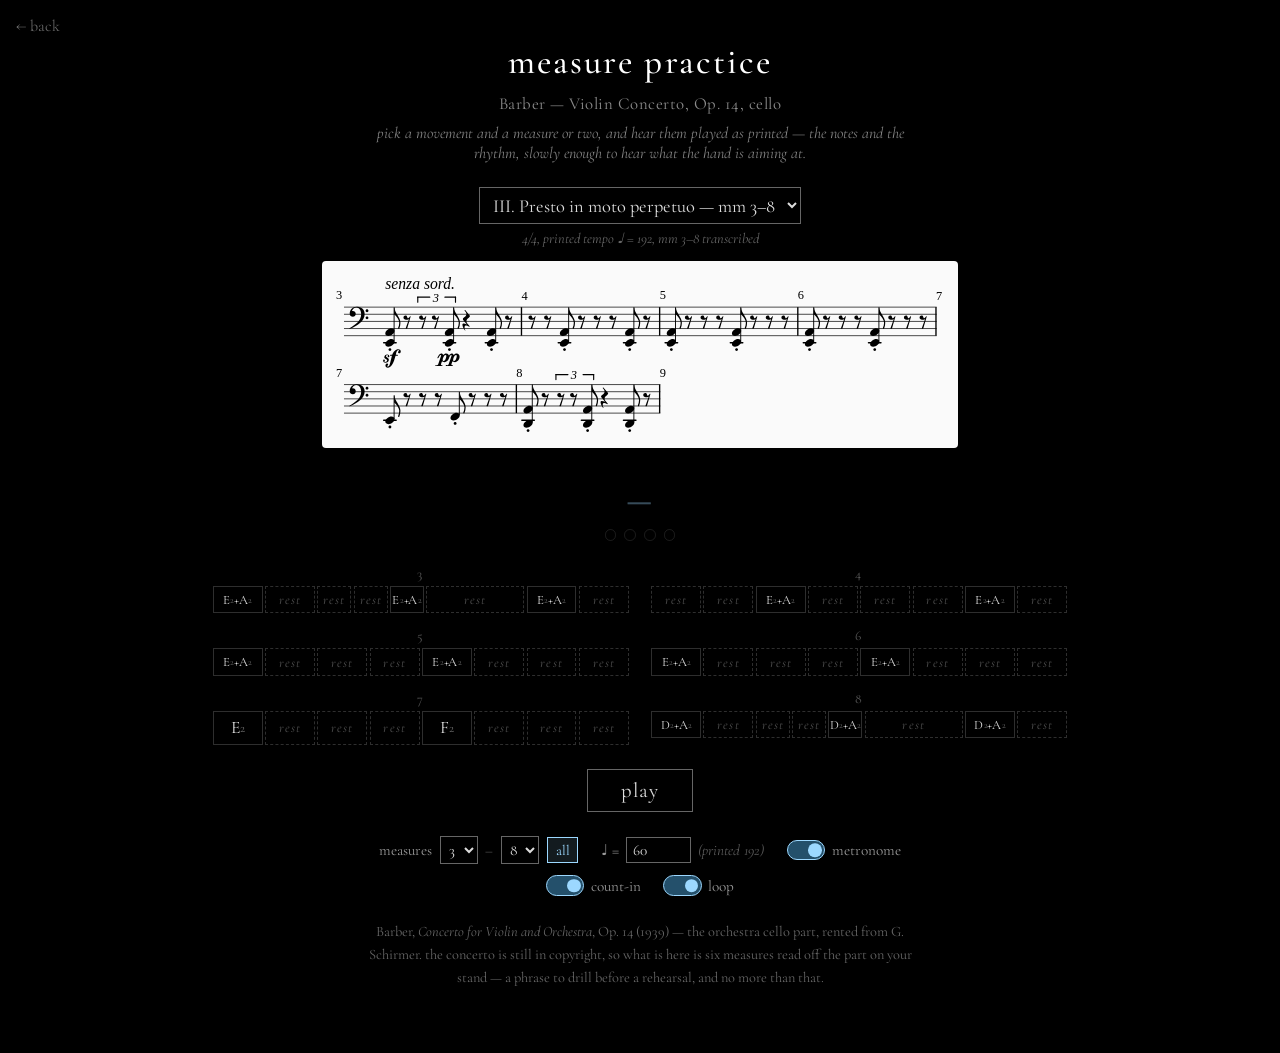
==== barber.html @ a713cf70 "Light up the note being played in the engraving too The strip of chips already showed which note was" ====
<!DOCTYPE html>
<html lang="en">
<head>
  <meta charset="UTF-8" />
  <meta name="viewport" content="width=device-width, initial-scale=1.0" />
  <title>measure practice — barber</title>
  <link rel="preconnect" href="https://fonts.googleapis.com">
  <link rel="preconnect" href="https://fonts.gstatic.com" crossorigin>
  <link href="https://fonts.googleapis.com/css2?family=Cormorant+Garamond:ital,wght@0,300;0,400;0,500;0,600;1,300;1,400&display=swap" rel="stylesheet">
  <style>
    body {
      margin: 0;
      background: #000;
      color: #fff;
      font-family: "Cormorant Garamond", serif;
      min-height: 100vh;
      display: flex;
      flex-direction: column;
      align-items: center;
      gap: 1.5rem;
      padding: 2.5rem 1rem 4rem;
      box-sizing: border-box;
    }
    a { color: #9cd8ff; }
    .back {
      position: fixed;
      top: 1rem;
      left: 1rem;
      font-size: 1rem;
      color: #666;
      text-decoration: none;
    }
    .back:hover { color: #d8d8ff; }

    h1 {
      margin: 0;
      font-size: 2.2rem;
      font-weight: 500;
      letter-spacing: 0.06em;
      text-transform: lowercase;
    }
    .piece-title {
      margin: -0.9rem 0 -0.4rem;
      font-size: 1.05rem;
      letter-spacing: 0.03em;
      color: rgba(255, 255, 255, 0.55);
      text-align: center;
    }
    .hint {
      margin: -0.5rem 0 0;
      font-size: 1rem;
      color: rgba(255, 255, 255, 0.5);
      font-style: italic;
      text-align: center;
      max-width: 34rem;
    }

    /* --- which movement --- */
    .movement-pick {
      display: flex;
      flex-direction: column;
      align-items: center;
      gap: 0.35rem;
      width: min(38rem, 100%);
      margin-bottom: -0.6rem;
    }
    #movement {
      background: #000;
      border: 1px solid #666;
      color: #ddd;
      font-family: inherit;
      font-size: 1.15rem;
      padding: 0.3em 0.5em;
      max-width: 100%;
    }
    #movement:hover { border-color: #9cd8ff; }
    #movement-state {
      margin: 0;
      font-size: 0.9rem;
      font-style: italic;
      color: rgba(255, 255, 255, 0.4);
      text-align: center;
    }

    /* The engraved measures, on paper. Same light panel the song page uses for
       its scores — LilyPond draws in black, so it needs a light ground. */
    #score-wrapper {
      width: min(38rem, 100%);
      padding: 1rem 0.9rem;
      background: #fafafa;
      border-radius: 4px;
    }
    #score-frame { position: relative; }
    #score-wrapper img {
      width: 100%;
      height: auto;
      display: block;
    }
    /* The note being played, lit up in the engraving. The band is as wide as
       the note is long, like the chips below; `multiply` keeps the ink black
       and tints only the paper, so the notes stay readable under it. */
    #score-mark {
      position: absolute;
      background: #9cd8ff;
      mix-blend-mode: multiply;
      border-radius: 2px;
      pointer-events: none;
    }

    /* --- the count: which bar, which beat --- */
    /* Nine empty bars is the hard part of the Danse infernale's opening, and an
       empty bar looks exactly like the one before it. This is the page saying
       the count out loud. */
    #counter {
      display: flex;
      flex-direction: column;
      align-items: center;
      gap: 0.4rem;
      opacity: 0.35;
      transition: opacity 0.2s;
    }
    #counter.running { opacity: 1; }
    #count-bar {
      font-size: 3.2rem;
      line-height: 1;
      letter-spacing: 0.04em;
      color: #9cd8ff;
      font-variant-numeric: tabular-nums;
    }
    #count-beats { display: flex; gap: 0.5rem; }
    #count-beats .pip {
      width: 0.6rem;
      height: 0.6rem;
      border-radius: 50%;
      border: 1px solid rgba(255, 255, 255, 0.3);
      transition: background 0.08s, border-color 0.08s;
    }
    #count-beats .pip.on { background: #9cd8ff; border-color: #9cd8ff; }

    /* --- the note strip: one chip per note, lit as it sounds --- */
    #strip {
      display: flex;
      flex-wrap: wrap;
      justify-content: center;
      align-items: flex-start;
      gap: 0.9rem 1.4rem;
      width: min(56rem, 100%);
    }
    .measure {
      display: flex;
      flex-direction: column;
      align-items: center;
      gap: 0.25rem;
      /* A bar's worth of chips, or the screen — whichever is narrower. The
         chips divide this width in proportion to their note values, so the
         rhythm survives on a phone even though the row doesn't. */
      width: min(26rem, 100%);
    }
    .measure-no {
      font-size: 0.85rem;
      letter-spacing: 0.12em;
      color: rgba(255, 255, 255, 0.35);
    }
    /* One row of chips per measure. A chip's width is set by the script, in
       proportion to how long the note is, so a bar reads as its rhythm. */
    .measure-notes { display: flex; gap: 0.15rem; width: 100%; }
    .note {
      display: inline-flex;
      align-items: center;
      justify-content: center;
      padding: 0.3em 0;
      font-size: 1.1rem;
      white-space: nowrap;
      overflow: hidden;
      min-width: 0;
      box-sizing: border-box;
      border: 1px solid rgba(255, 255, 255, 0.18);
      color: #ddd;
      transition: background 0.1s, color 0.1s, border-color 0.1s;
    }
    .note.sounding { background: #9cd8ff; border-color: #9cd8ff; color: #06121c; }
    /* A rest is a note-length you count, so it keeps a chip of its own —
       named, because a rest glyph is the one character a phone font may not
       have, and a blank box would read as a bug. */
    .note.rest {
      color: rgba(255, 255, 255, 0.3);
      border-style: dashed;
      font-size: 0.85rem;
      font-style: italic;
      letter-spacing: 0.08em;
    }
    .note.rest.sounding { background: rgba(156, 216, 255, 0.15); color: rgba(255, 255, 255, 0.6); }
    /* A chord names every string it crosses, which is more than a chip's width
       wants; the engraving above carries the detail, so this just has to say
       "more than one note here". */
    .note.chord { font-size: 0.8rem; letter-spacing: -0.01em; }
    /* The octave rides small next to the letter: in the Danse infernale's
       opening the whole figure is one letter in two octaves, and the numbers
       are the only thing that shows it. */
    .note .oct { font-size: 0.72em; opacity: 0.5; margin-left: 0.04em; }
    .note.sounding .oct { opacity: 0.7; }

    /* Shown only when the page's scripts didn't run — a failed script fetch
       otherwise looks exactly like a practice tool that quietly does nothing. */
    #load-error {
      margin: 0;
      padding: 0.8rem 1rem;
      max-width: min(34rem, 100%);
      border: 1px solid rgba(232, 122, 122, 0.5);
      color: #e8a0a0;
      font-size: 1rem;
      text-align: center;
      line-height: 1.5;
    }
    #load-error a { color: #ffb066; }
    #load-error .detail {
      display: block;
      margin-top: 0.4rem;
      font-size: 0.8rem;
      color: rgba(232, 160, 160, 0.7);
      font-family: ui-monospace, monospace;
      word-break: break-word;
    }

    /* --- controls --- */
    .controls {
      display: flex;
      flex-wrap: wrap;
      align-items: center;
      justify-content: center;
      gap: 0.7rem 1.4rem;
      font-size: 0.95rem;
      color: rgba(255, 255, 255, 0.6);
      max-width: min(38rem, 100%);
    }
    .ctl { display: inline-flex; align-items: center; gap: 0.5em; }
    .ctl input[type="number"] {
      background: #000;
      border: 1px solid #666;
      color: #ddd;
      font-family: inherit;
      font-size: 0.95rem;
      padding: 0.2em 0.35em;
      width: 3.4em;
    }
    .ctl input[type="number"]:hover { border-color: #9cd8ff; }
    .ctl-hint { color: rgba(255, 255, 255, 0.35); font-style: italic; }

    button {
      background: none;
      border: 1px solid #666;
      color: #ddd;
      font-family: inherit;
      font-size: 1rem;
      padding: 0.35em 0.7em;
      cursor: pointer;
    }
    button:hover { border-color: #9cd8ff; color: #fff; }
    #play {
      font-size: 1.3rem;
      padding: 0.4em 1.6em;
      letter-spacing: 0.05em;
    }
    #play.playing { border-color: #9cd8ff; color: #9cd8ff; background: rgba(156, 216, 255, 0.12); }

    .ctl select {
      background: #000;
      border: 1px solid #666;
      color: #ddd;
      font-family: inherit;
      font-size: 0.95rem;
      padding: 0.2em 0.3em;
    }
    .ctl select:hover { border-color: #9cd8ff; }
    .ctl select:disabled, button:disabled {
      opacity: 0.35;
      cursor: default;
      border-color: #444;
    }
    button:disabled:hover { border-color: #444; color: #ddd; }
    .ctl .dash { color: rgba(255, 255, 255, 0.35); }
    #whole { font-size: 0.9rem; padding: 0.25em 0.55em; }
    #whole.on { border-color: #9cd8ff; color: #9cd8ff; background: rgba(156, 216, 255, 0.12); }

    .switch {
      display: inline-flex;
      align-items: center;
      gap: 0.45em;
      cursor: pointer;
      user-select: none;
    }
    .switch input { position: absolute; opacity: 0; width: 0; height: 0; }
    .switch .track {
      width: 2.4em;
      height: 1.2em;
      border: 1px solid #666;
      border-radius: 1em;
      position: relative;
      transition: background 0.15s, border-color 0.15s;
    }
    .switch .thumb {
      position: absolute;
      top: 50%;
      left: 0.15em;
      width: 0.9em;
      height: 0.9em;
      transform: translateY(-50%);
      background: #ddd;
      border-radius: 50%;
      transition: left 0.15s, background 0.15s;
    }
    .switch input:checked + .track { background: #24506b; border-color: #9cd8ff; }
    .switch input:checked + .track .thumb { left: calc(100% - 1.05em); background: #9cd8ff; }

    .source-note {
      margin: 0;
      font-size: 0.9rem;
      line-height: 1.6;
      color: rgba(255, 255, 255, 0.4);
      text-align: center;
      max-width: min(34rem, 100%);
    }
  </style>
</head>
<body>
  <a class="back" href="index.html">← back</a>

  <h1>measure practice</h1>
  <p id="piece-title" class="piece-title"></p>
  <p class="hint">
    pick a movement and a measure or two, and hear them played as printed —
    the notes and the rhythm, slowly enough to hear what the hand is aiming at.
  </p>

  <p id="load-error" hidden>
    this page didn't finish loading — its scripts never ran.
    <a id="load-error-reload" href="">reload</a> to fetch a fresh copy.
    <span class="detail" id="load-error-detail"></span>
  </p>

  <div class="movement-pick">
    <select id="movement" aria-label="movement"></select>
    <p id="movement-state"></p>
  </div>

  <div id="score-wrapper">
    <div id="score-frame">
      <img id="score-img" alt="the measures being practised">
      <div id="score-mark" hidden></div>
    </div>
  </div>

  <div id="counter">
    <span id="count-bar">–</span>
    <span id="count-beats"></span>
  </div>

  <div id="strip"></div>

  <button id="play" type="button">play</button>

  <div class="controls">
    <span class="ctl">
      measures
      <select id="from" aria-label="first measure"></select>
      <span class="dash">–</span>
      <select id="to" aria-label="last measure"></select>
      <button id="whole" type="button">all</button>
    </span>
    <label class="ctl">
      <span>♩ =</span>
      <input id="tempo" type="number" min="20" max="200" step="1" value="60">
      <span id="tempo-target" class="ctl-hint"></span>
    </label>
    <label class="switch">
      <input id="metronome" type="checkbox" checked>
      <span class="track"><span class="thumb"></span></span>
      metronome
    </label>
    <label class="switch">
      <input id="count-in" type="checkbox" checked>
      <span class="track"><span class="thumb"></span></span>
      count-in
    </label>
    <label class="switch">
      <input id="loop" type="checkbox" checked>
      <span class="track"><span class="thumb"></span></span>
      loop
    </label>
  </div>

  <p class="source-note" id="source-note"></p>

  <script>
    // Watch the scripts below. A phone has no console, so a script that fails
    // to fetch (flaky connection, a stale or negative cache entry) leaves a
    // page that looks fine and does nothing, with no way to tell why. Listen in
    // the capture phase — resource load failures don't bubble — and report on
    // the page if measure-practice.js never reached its last line.
    window.__measureProblems = [];
    addEventListener('error', (e) => {
      const src = e.target && e.target.src;
      window.__measureProblems.push(src ? 'could not load ' + src.split('/').pop() : (e.message || 'script error'));
    }, true);
    addEventListener('load', () => {
      if (window.__measureReady) return;
      const box = document.getElementById('load-error');
      const detail = document.getElementById('load-error-detail');
      const again = document.getElementById('load-error-reload');
      // A unique query is the one reload a cache can't answer from its own copy.
      if (again) again.href = location.pathname + '?r=' + Date.now();
      if (detail) detail.textContent = window.__measureProblems.join('; ');
      if (box) box.hidden = false;
    });
  </script>

  <!-- Versioned so a cached script can never pair with newer markup. GitHub
       Pages serves both with the same short max-age, so a reload can pick up
       fresh HTML while reusing a stale script from cache — which is fatal the
       moment the two disagree about what controls exist. Bump ?v= whenever
       either file changes in a way the other depends on. -->
  <script src="audio.js?v=4"></script>
  <script src="practice.js?v=2"></script>
  <script src="barber-practice.js?v=3"></script>
</body>
</html>
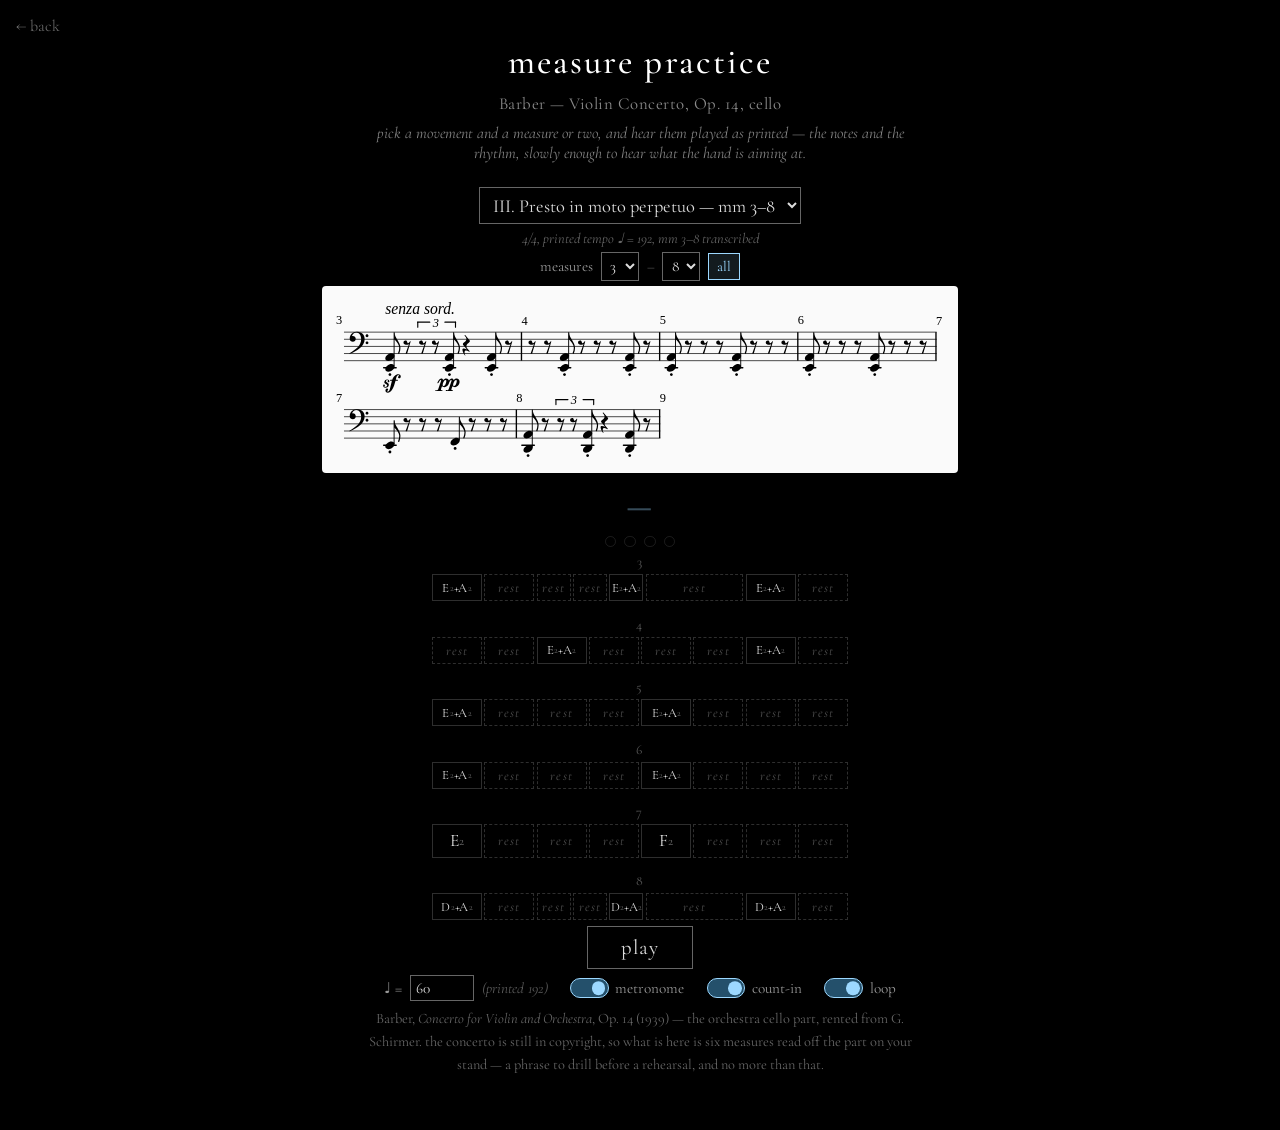
==== commit 5c88ff91: "Put the measure picker under the movement, and let a link pick the passage Picking a movement lands " ====
--- a/barber.html
+++ b/barber.html
@@ -341,7 +341,18 @@
   <div class="movement-pick">
     <select id="movement" aria-label="movement"></select>
     <p id="movement-state"></p>
-  </div>
+    <!-- Up here with the movement rather than down with the other controls: on
+         a phone a long passage pushes everything below the strip off the
+         screen, and the measures are the other half of what you're choosing. -->
+    <div class="controls range-pick">
+      <span class="ctl">
+        measures
+        <select id="from" aria-label="first measure"></select>
+        <span class="dash">–</span>
+        <select id="to" aria-label="last measure"></select>
+        <button id="whole" type="button">all</button>
+      </span>
+    </div>
 
   <div id="score-wrapper">
     <div id="score-frame">
@@ -360,15 +371,8 @@
   <button id="play" type="button">play</button>
 
   <div class="controls">
-    <span class="ctl">
-      measures
-      <select id="from" aria-label="first measure"></select>
-      <span class="dash">–</span>
-      <select id="to" aria-label="last measure"></select>
-      <button id="whole" type="button">all</button>
-    </span>
     <label class="ctl">
-      <span>♩ =</span>
+      <span id="tempo-note">♩ =</span>
       <input id="tempo" type="number" min="20" max="200" step="1" value="60">
       <span id="tempo-target" class="ctl-hint"></span>
     </label>
@@ -420,7 +424,7 @@
        moment the two disagree about what controls exist. Bump ?v= whenever
        either file changes in a way the other depends on. -->
   <script src="audio.js?v=4"></script>
-  <script src="practice.js?v=2"></script>
-  <script src="barber-practice.js?v=3"></script>
+  <script src="practice.js?v=4"></script>
+  <script src="barber-practice.js?v=4"></script>
 </body>
 </html>
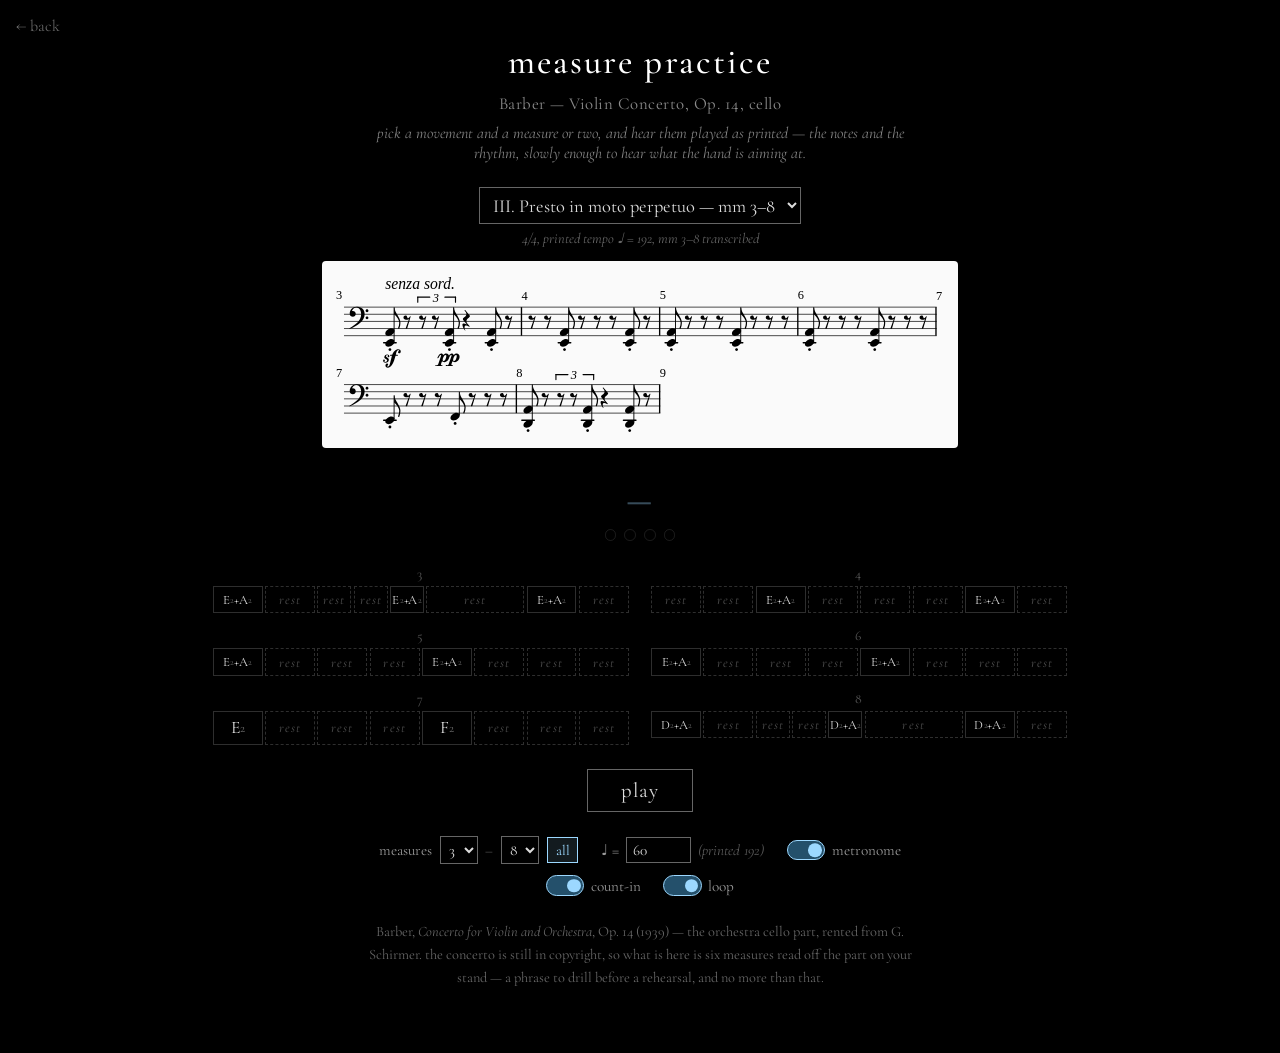
==== commit 03272011: "Bump script cache-busters so the audio changes load on cached phones Co-Authored-By: Claude Fable 5." ====
--- a/barber.html
+++ b/barber.html
@@ -341,18 +341,7 @@
   <div class="movement-pick">
     <select id="movement" aria-label="movement"></select>
     <p id="movement-state"></p>
-    <!-- Up here with the movement rather than down with the other controls: on
-         a phone a long passage pushes everything below the strip off the
-         screen, and the measures are the other half of what you're choosing. -->
-    <div class="controls range-pick">
-      <span class="ctl">
-        measures
-        <select id="from" aria-label="first measure"></select>
-        <span class="dash">–</span>
-        <select id="to" aria-label="last measure"></select>
-        <button id="whole" type="button">all</button>
-      </span>
-    </div>
+  </div>
 
   <div id="score-wrapper">
     <div id="score-frame">
@@ -371,6 +360,13 @@
   <button id="play" type="button">play</button>
 
   <div class="controls">
+    <span class="ctl">
+      measures
+      <select id="from" aria-label="first measure"></select>
+      <span class="dash">–</span>
+      <select id="to" aria-label="last measure"></select>
+      <button id="whole" type="button">all</button>
+    </span>
     <label class="ctl">
       <span id="tempo-note">♩ =</span>
       <input id="tempo" type="number" min="20" max="200" step="1" value="60">
@@ -423,8 +419,8 @@
        fresh HTML while reusing a stale script from cache — which is fatal the
        moment the two disagree about what controls exist. Bump ?v= whenever
        either file changes in a way the other depends on. -->
-  <script src="audio.js?v=4"></script>
+  <script src="audio.js?v=5"></script>
   <script src="practice.js?v=4"></script>
-  <script src="barber-practice.js?v=4"></script>
+  <script src="barber-practice.js?v=3"></script>
 </body>
 </html>
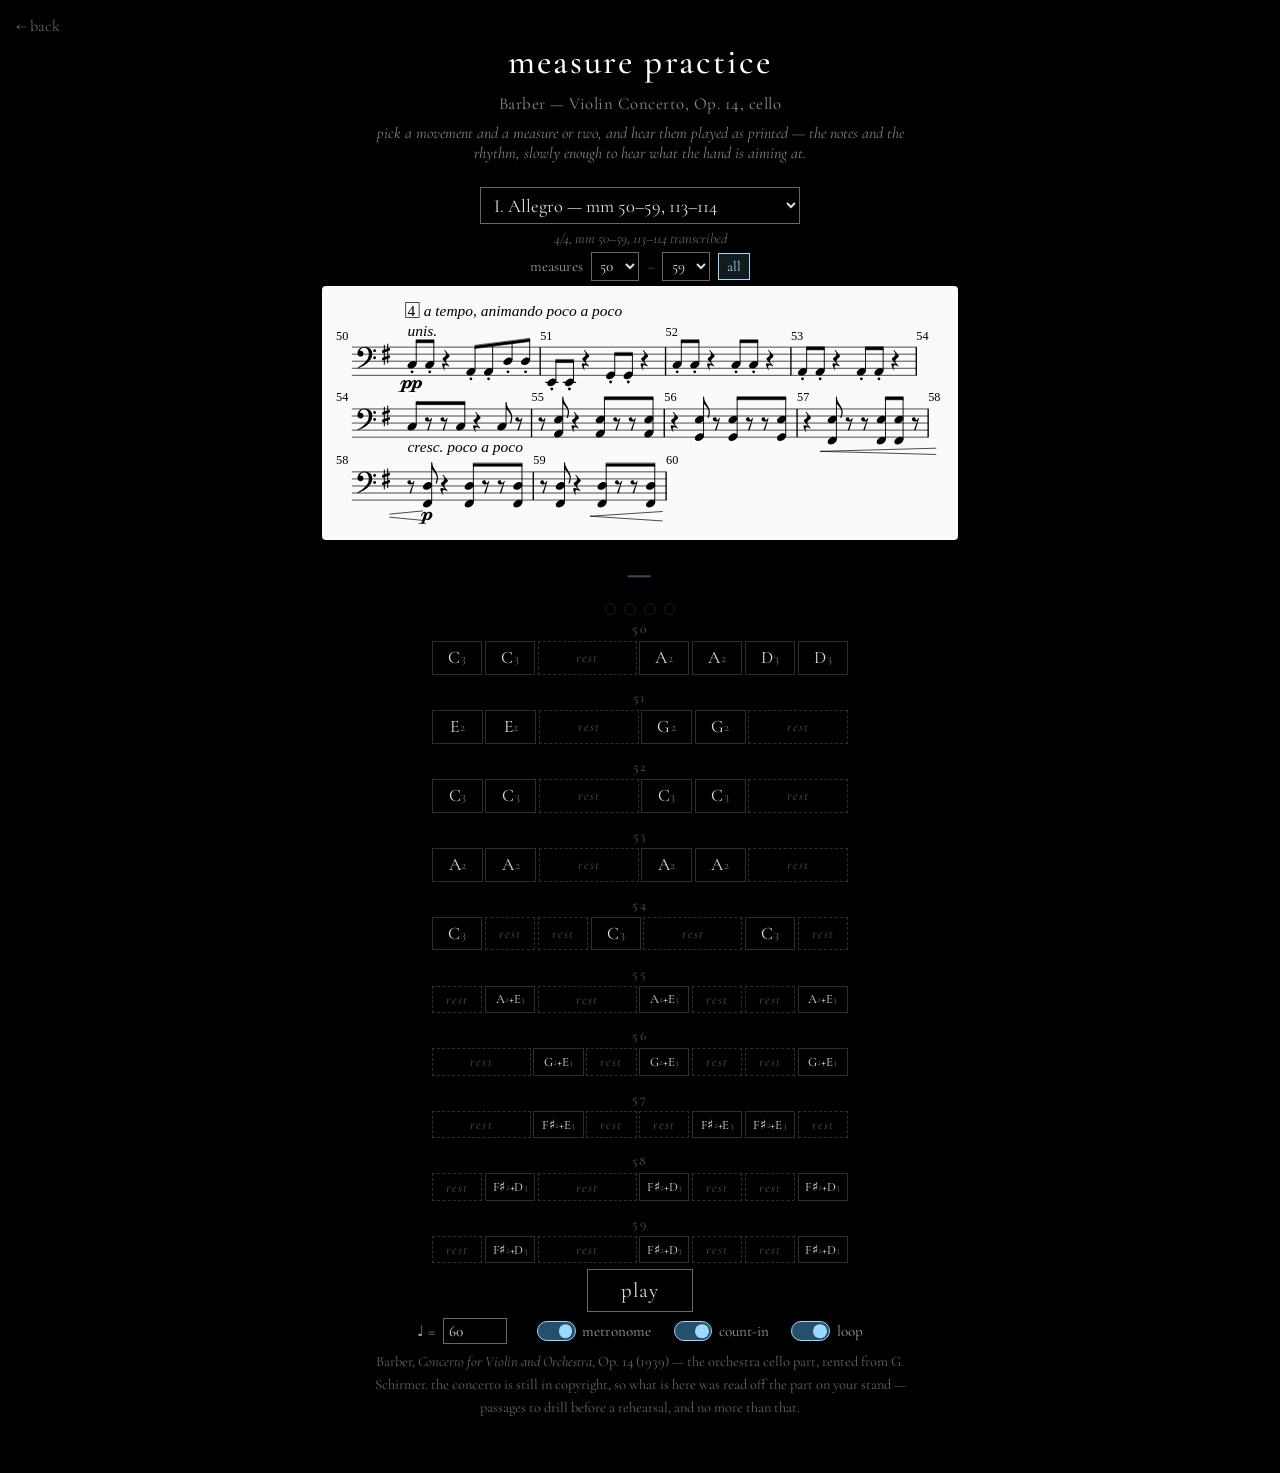
==== commit 3039d32e: "Merge main into measure-picker-up Resolve the script version tags, which #149 bumped too: audio.js s" ====
--- a/barber.html
+++ b/barber.html
@@ -341,7 +341,18 @@
   <div class="movement-pick">
     <select id="movement" aria-label="movement"></select>
     <p id="movement-state"></p>
-  </div>
+    <!-- Up here with the movement rather than down with the other controls: on
+         a phone a long passage pushes everything below the strip off the
+         screen, and the measures are the other half of what you're choosing. -->
+    <div class="controls range-pick">
+      <span class="ctl">
+        measures
+        <select id="from" aria-label="first measure"></select>
+        <span class="dash">–</span>
+        <select id="to" aria-label="last measure"></select>
+        <button id="whole" type="button">all</button>
+      </span>
+    </div>
 
   <div id="score-wrapper">
     <div id="score-frame">
@@ -360,13 +371,6 @@
   <button id="play" type="button">play</button>
 
   <div class="controls">
-    <span class="ctl">
-      measures
-      <select id="from" aria-label="first measure"></select>
-      <span class="dash">–</span>
-      <select id="to" aria-label="last measure"></select>
-      <button id="whole" type="button">all</button>
-    </span>
     <label class="ctl">
       <span id="tempo-note">♩ =</span>
       <input id="tempo" type="number" min="20" max="200" step="1" value="60">
@@ -420,7 +424,7 @@
        moment the two disagree about what controls exist. Bump ?v= whenever
        either file changes in a way the other depends on. -->
   <script src="audio.js?v=5"></script>
-  <script src="practice.js?v=4"></script>
-  <script src="barber-practice.js?v=3"></script>
+  <script src="practice.js?v=5"></script>
+  <script src="barber-practice.js?v=4"></script>
 </body>
 </html>
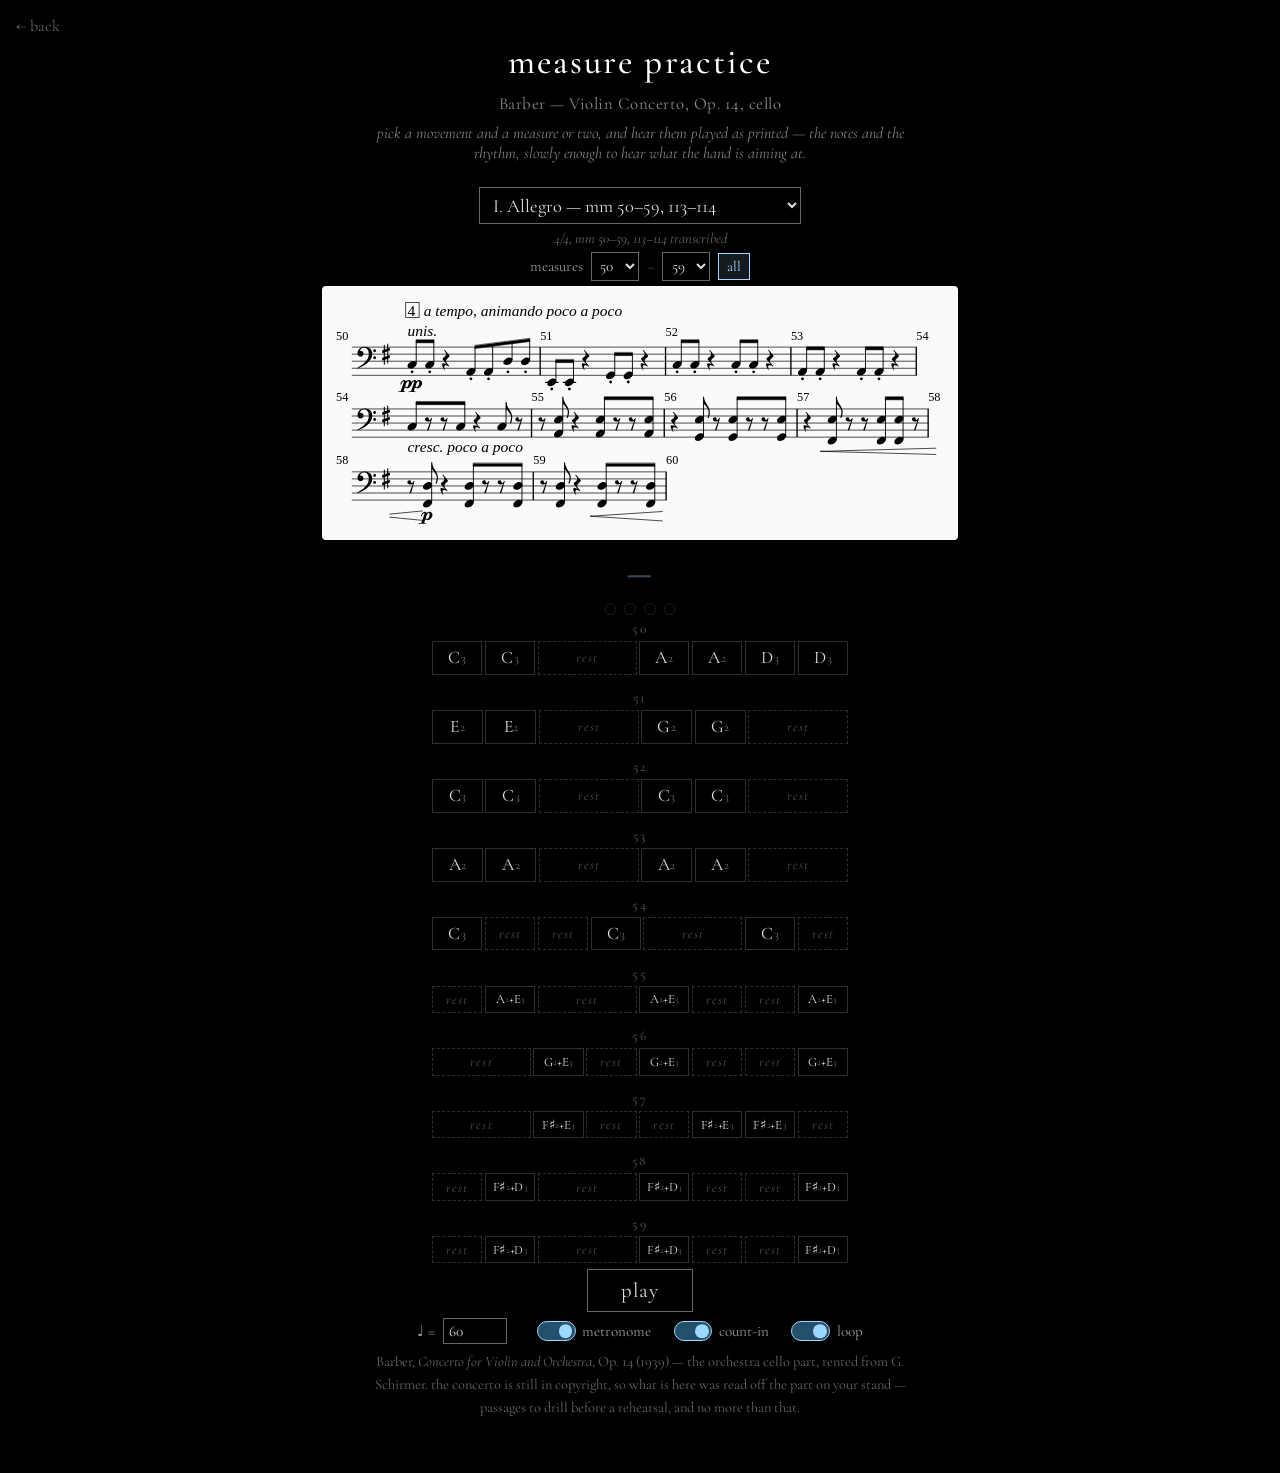
==== commit bbe6d89f: "Add Barber III mm 4–8 to the barber practice page Ported from claude/barber-practice-loop-b9eflb, wh" ====
--- a/barber.html
+++ b/barber.html
@@ -423,8 +423,8 @@
        fresh HTML while reusing a stale script from cache — which is fatal the
        moment the two disagree about what controls exist. Bump ?v= whenever
        either file changes in a way the other depends on. -->
-  <script src="audio.js?v=5"></script>
+  <script src="audio.js?v=6"></script>
   <script src="practice.js?v=5"></script>
-  <script src="barber-practice.js?v=4"></script>
+  <script src="barber-practice.js?v=6"></script>
 </body>
 </html>
